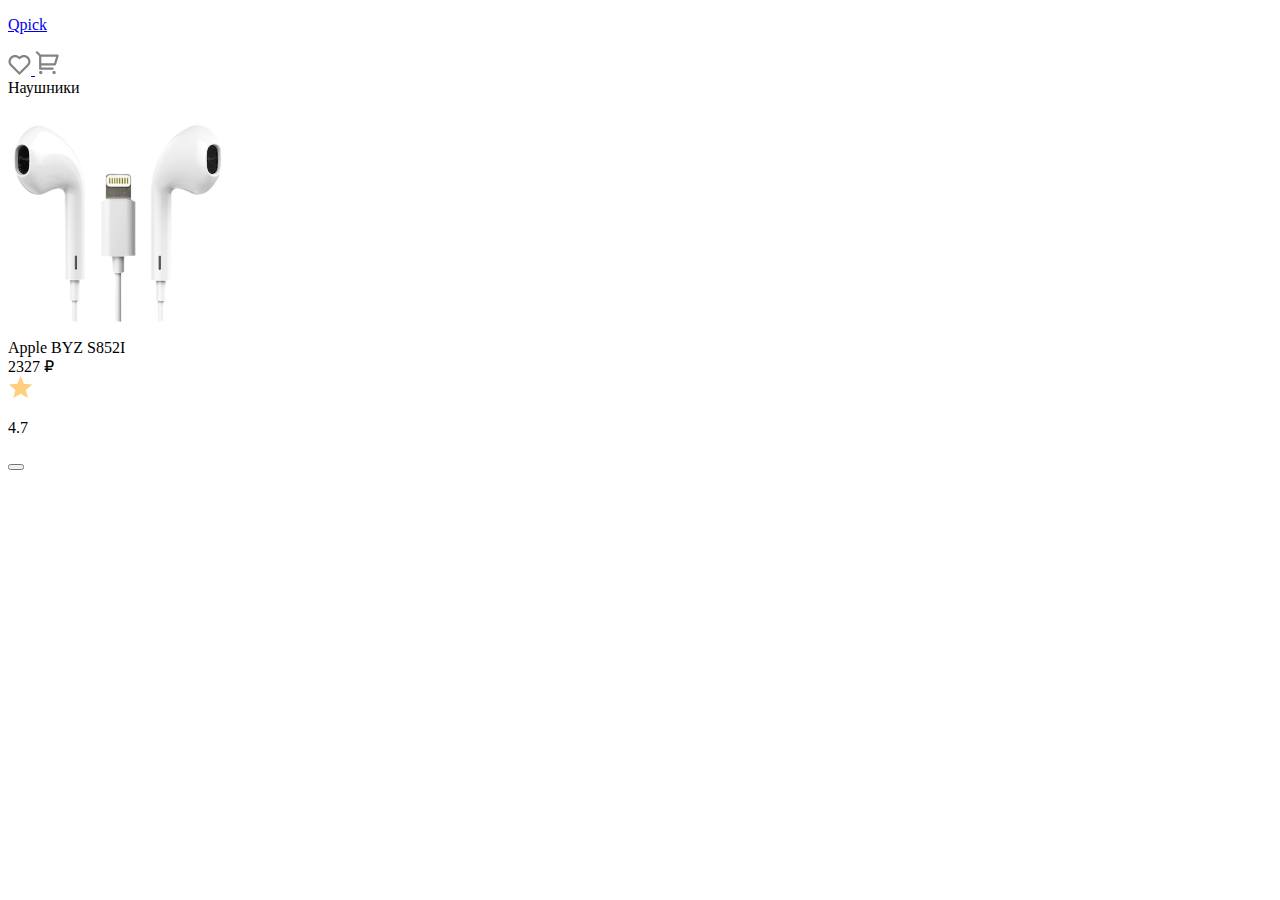
==== index.html @ 563a883d "Добавлена шапка" ====
<!DOCTYPE html>
<html lang="ru">
  <head>
    <meta charset="UTF-8" />
    <meta name="viewport" content="width=device-width, initial-scale=1.0" />
    <title>Qpick</title>
  </head>

  <body>
    <div class="header">
      <div class="container">
        <div class="header-row">
          <div class="header-left">
            <a href="#">
              <p>Qpick</p>
            </a>
          </div>

          <div class="header-right">
            <a href="#">
              <img src="images/heart.svg" alt="Избранное" />
            </a>
            <a href="#">
              <img src="images/shopping_cart.svg" alt="Корзина" />
            </a>
          </div>
        </div>
      </div>
    </div>

    <section class="products">
      <div class="container">
        <div class="products-title">Наушники</div>
        <div class="products-items">
          <div class="product-item">
            <div class="product-item-image">
              <img src="images/Image-2.png" alt="Apple BYZ S852I" />
            </div>
            <div class="product-item-info">
              <div class="product-item-name">Apple BYZ S852I</div>
              <div class="product-item-price">2327 ₽</div>
            </div>
            <div class="product-rate">
              <img src="images/star.svg" alt="оценка" />
              <p>4.7</p>
            </div>
            <button class="button product-button"></button>
          </div>
        </div>
      </div>
    </section>
  </body>
</html>
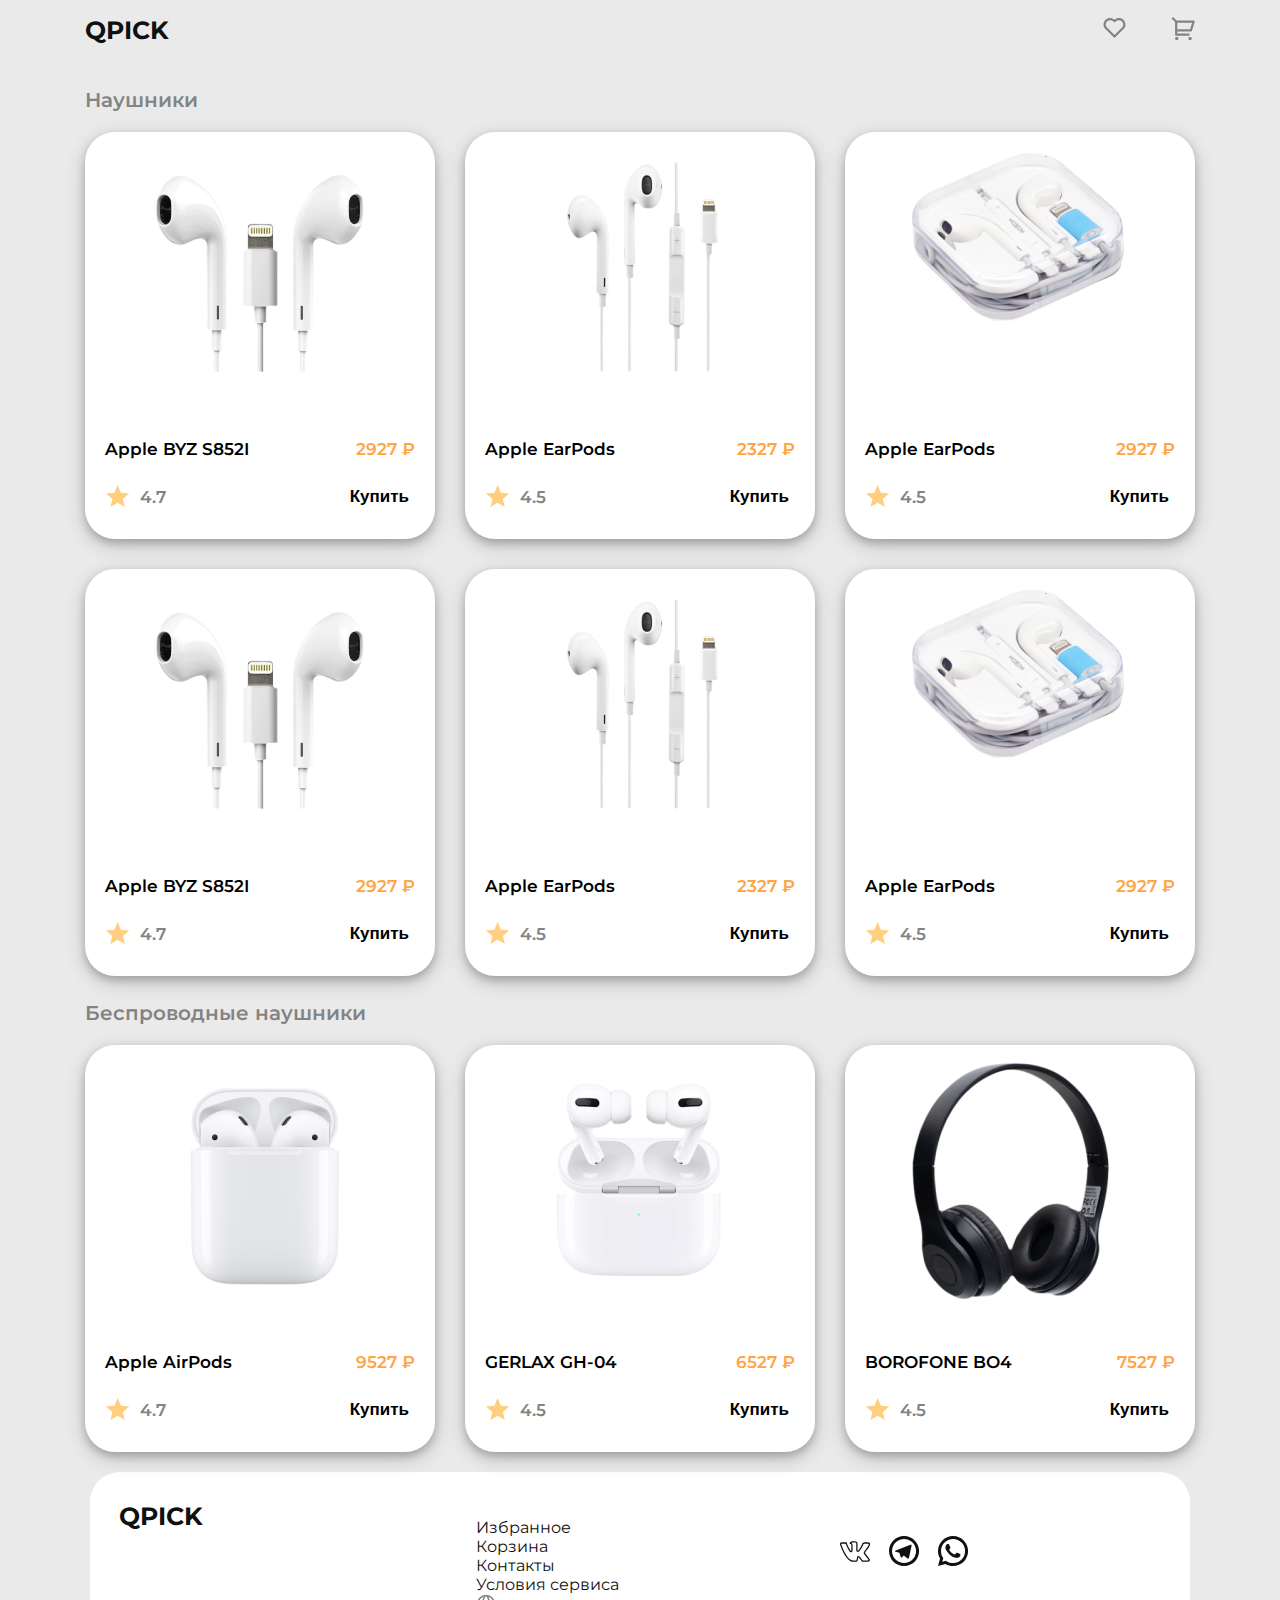
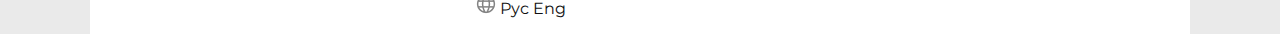
==== commit 5b0172c4: "Добавлены  блоки" ====
--- a/index.html
+++ b/index.html
@@ -3,7 +3,14 @@
   <head>
     <meta charset="UTF-8" />
     <meta name="viewport" content="width=device-width, initial-scale=1.0" />
-    <title>Qpick</title>
+    <link rel="stylesheet" href="styles.css" />
+    <link rel="preconnect" href="https://fonts.googleapis.com" />
+    <link rel="preconnect" href="https://fonts.gstatic.com" crossorigin />
+    <link
+      href="https://fonts.googleapis.com/css2?family=Montserrat:ital,wght@0,100..900;1,100..900&display=swap"
+      rel="stylesheet"
+    />
+    <title>QPICK</title>
   </head>
 
   <body>
@@ -12,7 +19,7 @@
         <div class="header-row">
           <div class="header-left">
             <a href="#">
-              <p>Qpick</p>
+              <p>QPICK</p>
             </a>
           </div>
 
@@ -38,16 +45,197 @@
             </div>
             <div class="product-item-info">
               <div class="product-item-name">Apple BYZ S852I</div>
+              <div class="product-item-price">2927 ₽</div>
+            </div>
+            <div class="product-rate">
+              <div class="rate">
+                <img src="images/star.svg" alt="оценка" />
+                <p>4.7</p>
+              </div>
+              <button class="buy-btn">Купить</button>
+            </div>
+          </div>
+          <div class="product-item">
+            <div class="product-item-image">
+              <img src="images/Image-1.png" alt="Apple EarPods" />
+            </div>
+            <div class="product-item-info">
+              <div class="product-item-name">Apple EarPods</div>
               <div class="product-item-price">2327 ₽</div>
             </div>
             <div class="product-rate">
-              <img src="images/star.svg" alt="оценка" />
-              <p>4.7</p>
-            </div>
-            <button class="button product-button"></button>
+              <div class="rate">
+                <img src="images/star.svg" alt="оценка" />
+                <p>4.5</p>
+              </div>
+              <button class="buy-btn">Купить</button>
+            </div>
+          </div>
+          <div class="product-item">
+            <div class="product-item-image">
+              <img src="images/Image.png" alt="Apple EarPods" />
+            </div>
+            <div class="product-item-info">
+              <div class="product-item-name">Apple EarPods</div>
+              <div class="product-item-price">2927 ₽</div>
+            </div>
+            <div class="product-rate">
+              <div class="rate">
+                <img src="images/star.svg" alt="оценка" />
+                <p>4.5</p>
+              </div>
+              <button class="buy-btn">Купить</button>
+            </div>
+          </div>
+          <div class="product-item">
+            <div class="product-item-image">
+              <img src="images/Image-2.png" alt="Apple BYZ S852I" />
+            </div>
+            <div class="product-item-info">
+              <div class="product-item-name">Apple BYZ S852I</div>
+              <div class="product-item-price">2927 ₽</div>
+            </div>
+            <div class="product-rate">
+              <div class="rate">
+                <img src="images/star.svg" alt="оценка" />
+                <p>4.7</p>
+              </div>
+              <button class="buy-btn">Купить</button>
+            </div>
+          </div>
+          <div class="product-item">
+            <div class="product-item-image">
+              <img src="images/Image-1.png" alt="Apple EarPods" />
+            </div>
+            <div class="product-item-info">
+              <div class="product-item-name">Apple EarPods</div>
+              <div class="product-item-price">2327 ₽</div>
+            </div>
+            <div class="product-rate">
+              <div class="rate">
+                <img src="images/star.svg" alt="оценка" />
+                <p>4.5</p>
+              </div>
+              <button class="buy-btn">Купить</button>
+            </div>
+          </div>
+          <div class="product-item">
+            <div class="product-item-image">
+              <img src="images/Image.png" alt="Apple EarPods" />
+            </div>
+            <div class="product-item-info">
+              <div class="product-item-name">Apple EarPods</div>
+              <div class="product-item-price">2927 ₽</div>
+            </div>
+            <div class="product-rate">
+              <div class="rate">
+                <img src="images/star.svg" alt="оценка" />
+                <p>4.5</p>
+              </div>
+              <button class="buy-btn">Купить</button>
+            </div>
+          </div>
+        </div>
+
+        <div class="products-title">Беспроводные наушники</div>
+        <div class="products-items">
+          <div class="product-item">
+            <div class="product-item-image">
+              <img src="images/Image-5.png" alt="Apple AirPods" />
+            </div>
+            <div class="product-item-info">
+              <div class="product-item-name">Apple AirPods</div>
+              <div class="product-item-price">9527 ₽</div>
+            </div>
+            <div class="product-rate">
+              <div class="rate">
+                <img src="images/star.svg" alt="оценка" />
+                <p>4.7</p>
+              </div>
+              <button class="buy-btn">Купить</button>
+            </div>
+          </div>
+          <div class="product-item">
+            <div class="product-item-image">
+              <img src="images/Image-4.png" alt="GERLAX GH-04" />
+            </div>
+            <div class="product-item-info">
+              <div class="product-item-name">GERLAX GH-04</div>
+              <div class="product-item-price">6527 ₽</div>
+            </div>
+            <div class="product-rate">
+              <div class="rate">
+                <img src="images/star.svg" alt="оценка" />
+                <p>4.5</p>
+              </div>
+              <button class="buy-btn">Купить</button>
+            </div>
+          </div>
+          <div class="product-item">
+            <div class="product-item-image">
+              <img src="images/Image-3.png" alt="BOROFONE BO4" />
+            </div>
+            <div class="product-item-info">
+              <div class="product-item-name">BOROFONE BO4</div>
+              <div class="product-item-price">7527 ₽</div>
+            </div>
+            <div class="product-rate">
+              <div class="rate">
+                <img src="images/star.svg" alt="оценка" />
+                <p>4.5</p>
+              </div>
+              <button class="buy-btn">Купить</button>
+            </div>
           </div>
         </div>
       </div>
     </section>
+
+    <footer class="footer">
+      <div class="container">
+        <div class="footer-row">
+          <div class="footer-left">
+            <a href="#">
+              <p>QPICK</p>
+            </a>
+          </div>
+          <div class="footer-center">
+            <nav class="menu">
+              <ul class="menu-list">
+                <li class="menu-item">
+                  <a href="#">Избранное</a>
+                </li>
+                <li class="menu-item">
+                  <a href="#">Корзина</a>
+                </li>
+                <li class="menu-item">
+                  <a href="#">Контакты</a>
+                </li>
+                <li class="menu-item">
+                  <a href="#">Условия сервиса</a>
+                </li>
+                <li class="menu-item">
+                  <img src="/images/RU.png" alt="Язык" />
+                  <a href="#">Рус</a
+                  ><!--Не уверен что выбор языка сайта выполняется ссылками: мы же не на новый сайт переходим-->
+                  <a href="#">Eng</a>
+                </li>
+              </ul>
+            </nav>
+          </div>
+          <div class="footer-right">
+            <a href="#">
+              <img src="images/VK.svg" alt="VK" />
+            </a>
+            <a href="#">
+              <img src="images/Telegram.svg" alt="Telegram" />
+            </a>
+            <a href="#">
+              <img src="images/Whatsapp.svg" alt="Whatsapp" />
+            </a>
+          </div>
+        </div>
+      </div>
+    </footer>
   </body>
 </html>
--- a/styles.css
+++ b/styles.css
@@ -0,0 +1,121 @@
+body {
+  background-color: #eaeaea;
+  font-family: "Montserrat", sans-serif;
+  margin: 0;
+  padding: 0;
+}
+p {
+  margin: 0;
+}
+a {
+  text-decoration: none;
+  color: #101010;
+}
+.container {
+  max-width: 1110px;
+  margin: 0 auto;
+  padding: 0;
+}
+.header-row {
+  display: flex;
+  align-items: center;
+  margin: 15px 0 43px;
+}
+.header-left a {
+  font-weight: bold;
+  font-size: 25px;
+}
+.header-right {
+  display: flex;
+  margin: 0 0 0 auto;
+  column-gap: 45px;
+  align-items: center;
+}
+.products-title {
+  color: #838383;
+  font-size: 20px;
+  font-weight: 600;
+  margin-top: 25px;
+}
+.products-items {
+  margin-top: 20px;
+  display: grid;
+  grid-template-columns: repeat(3, 350px);
+  gap: 30px;
+}
+.product-item {
+  padding: 15px auto 32px;
+  font-weight: 600;
+  font-size: 17px;
+  height: 407px;
+  width: 350px;
+  background-color: white;
+  box-shadow: 0 4px 8px 0 rgba(0, 0, 0, 0.2), 0 6px 20px 0 rgba(0, 0, 0, 0.19);
+  border-radius: 30px;
+  align-items: center;
+}
+.product-item-info {
+  display: flex;
+  justify-content: space-between;
+  margin: 0 auto;
+  max-width: 310px;
+}
+.product-item-price {
+  color: #ffa542;
+}
+.product-rate {
+  display: flex;
+  justify-content: space-between;
+  margin: 25px auto 0;
+  max-width: 310px;
+  color: #838383;
+}
+.rate {
+  display: flex;
+  column-gap: 10px;
+  align-items: center;
+}
+.rate img {
+  width: 25px;
+  height: 25px;
+}
+.buy-btn {
+  background: transparent;
+  border: none;
+  font-size: 17px;
+  font-weight: 600;
+}
+.product-item-image {
+  padding: 15px 65px 55px 65px;
+  width: 220px;
+  height: 237px;
+}
+/* Здесь можно наверно (даже нужно) наследовать свойства из других классов
+но в CSS это не предусмотрено, я хз как */
+.footer {
+  background-color: white;
+  max-width: 1100px;
+  margin: 20px auto 0;
+  border-radius: 30px 30px 0 0;
+}
+.footer-row {
+  display: flex;
+  margin: 0 auto;
+}
+.footer-right {
+  display: flex;
+  align-items: center;
+  margin: 0 auto;
+  column-gap: 18px;
+}
+.footer-left {
+  font-weight: bold;
+  font-size: 25px;
+  margin: 29px 233px 90px 29px;
+}
+.footer-center {
+  margin: 30px 0 0 0;
+}
+.menu-list {
+  list-style-type: none;
+}
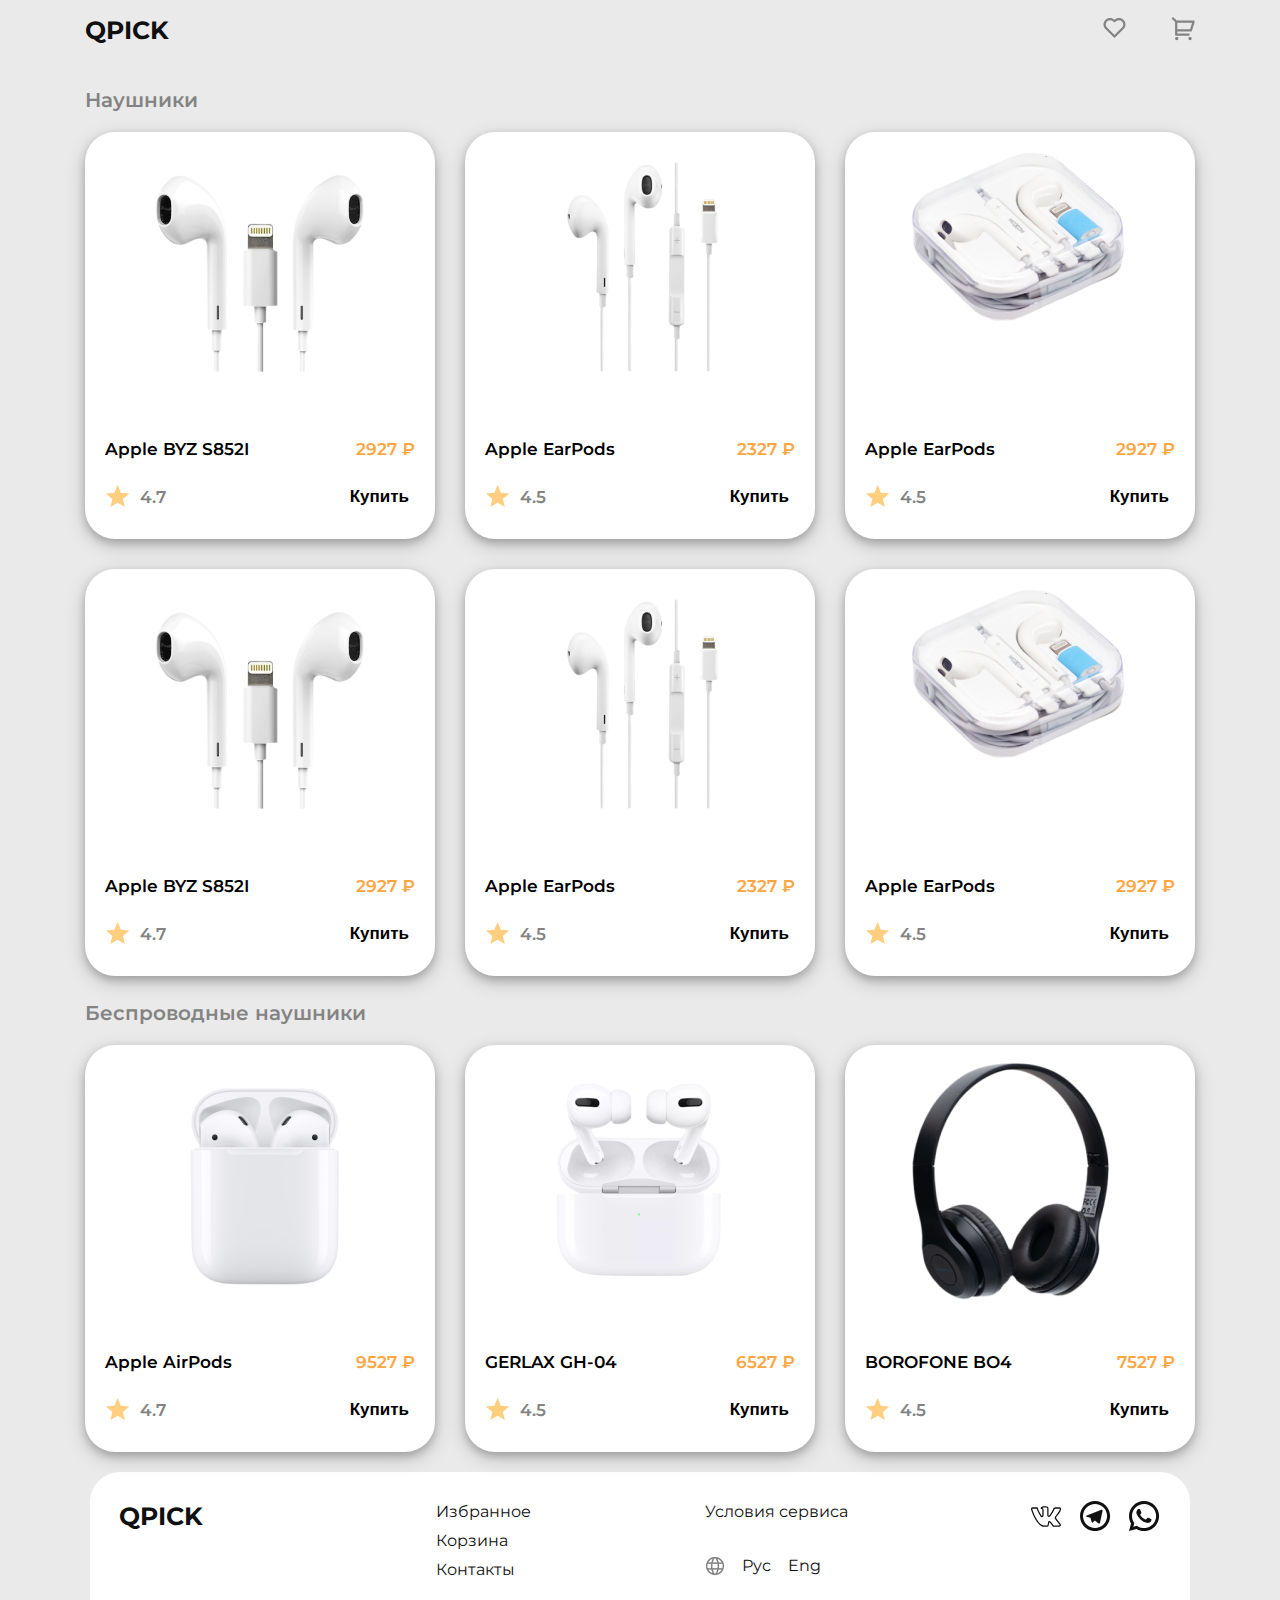
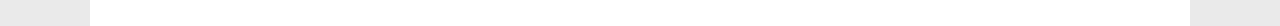
==== commit 5ca9f8d5: "Допилен футер" ====
--- a/index.html
+++ b/index.html
@@ -34,7 +34,11 @@
         </div>
       </div>
     </div>
-
+    <!--  1. По заданию названия, цены и оценка должна храниться в виде констант,
+          но храниться где? в файле js? и тогда на этих местах должны быть ссылки на эти консты.
+          2. Нельзя ли как-то один раз прописать блок с товаром, а потом просто на него ссылаться или типо того? 
+          просто дублировать так вот каждый раз это какой-то кал. Хотя я почекал как аналогичная тема сделана,
+          например, у Apple - там так же копируют каждый раз-->
     <section class="products">
       <div class="container">
         <div class="products-title">Наушники</div>
@@ -43,6 +47,7 @@
             <div class="product-item-image">
               <img src="images/Image-2.png" alt="Apple BYZ S852I" />
             </div>
+
             <div class="product-item-info">
               <div class="product-item-name">Apple BYZ S852I</div>
               <div class="product-item-price">2927 ₽</div>
@@ -200,7 +205,7 @@
             </a>
           </div>
           <div class="footer-center">
-            <nav class="menu">
+            <nav class="menu-left">
               <ul class="menu-list">
                 <li class="menu-item">
                   <a href="#">Избранное</a>
@@ -211,10 +216,14 @@
                 <li class="menu-item">
                   <a href="#">Контакты</a>
                 </li>
+              </ul>
+            </nav>
+            <nav class="menu-right">
+              <ul class="menu-list">
                 <li class="menu-item">
                   <a href="#">Условия сервиса</a>
                 </li>
-                <li class="menu-item">
+                <li class="menu-lang">
                   <img src="/images/RU.png" alt="Язык" />
                   <a href="#">Рус</a
                   ><!--Не уверен что выбор языка сайта выполняется ссылками: мы же не на новый сайт переходим-->
--- a/styles.css
+++ b/styles.css
@@ -6,6 +6,10 @@
 }
 p {
   margin: 0;
+}
+ul {
+  margin: 0;
+  padding: 0;
 }
 a {
   text-decoration: none;
@@ -16,6 +20,8 @@
   margin: 0 auto;
   padding: 0;
 }
+
+/* Header START */
 .header-row {
   display: flex;
   align-items: center;
@@ -31,6 +37,8 @@
   column-gap: 45px;
   align-items: center;
 }
+/* Header END */
+/* Main START */
 .products-title {
   color: #838383;
   font-size: 20px;
@@ -90,8 +98,11 @@
   width: 220px;
   height: 237px;
 }
+/* Main END */
+
 /* Здесь можно наверно (даже нужно) наследовать свойства из других классов
-но в CSS это не предусмотрено, я хз как */
+но в CSS это не предусмотрено, скорее всего с помощью scss */
+/* Footer START */
 .footer {
   background-color: white;
   max-width: 1100px;
@@ -100,12 +111,11 @@
 }
 .footer-row {
   display: flex;
-  margin: 0 auto;
 }
 .footer-right {
   display: flex;
   align-items: center;
-  margin: 0 auto;
+  margin: 29px 27px 90px 183px;
   column-gap: 18px;
 }
 .footer-left {
@@ -115,7 +125,18 @@
 }
 .footer-center {
   margin: 30px 0 0 0;
+  display: flex;
 }
 .menu-list {
+  display: grid;
   list-style-type: none;
+  gap: 10px;
 }
+.menu-right {
+  margin-left: 174px;
+}
+.menu-lang {
+  margin-top: 25px;
+  display: flex;
+  column-gap: 17px;
+}
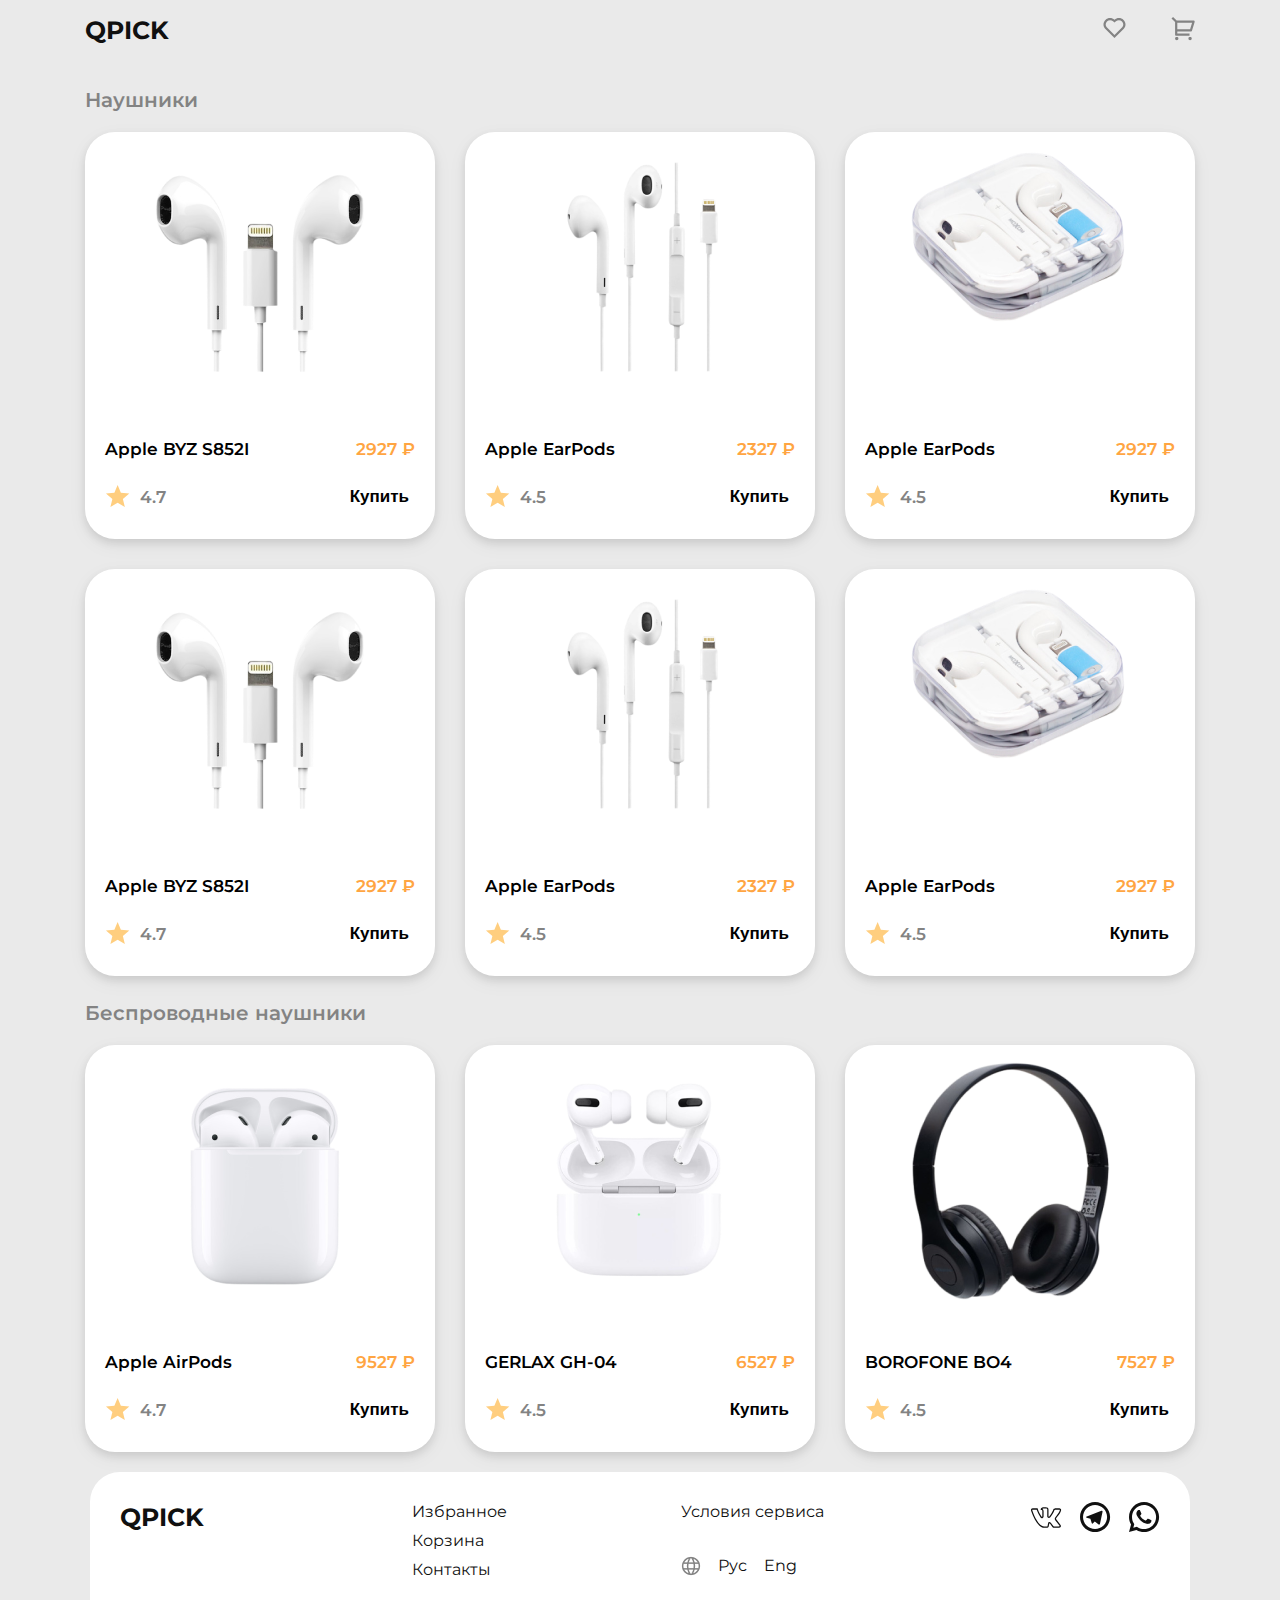
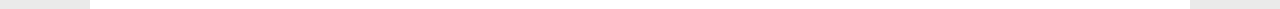
==== commit 7c35632d: "." ====
--- a/index.html
+++ b/index.html
@@ -199,12 +199,12 @@
     <footer class="footer">
       <div class="container">
         <div class="footer-row">
-          <div class="footer-left">
+          <div class="footer-logo">
             <a href="#">
               <p>QPICK</p>
             </a>
           </div>
-          <div class="footer-center">
+          <div class="footer-nav">
             <nav class="menu-left">
               <ul class="menu-list">
                 <li class="menu-item">
@@ -232,7 +232,7 @@
               </ul>
             </nav>
           </div>
-          <div class="footer-right">
+          <div class="footer-social">
             <a href="#">
               <img src="images/VK.svg" alt="VK" />
             </a>
--- a/styles.css
+++ b/styles.css
@@ -14,6 +14,10 @@
 a {
   text-decoration: none;
   color: #101010;
+}
+
+a:hover {
+  opacity: 50%;
 }
 .container {
   max-width: 1110px;
@@ -58,7 +62,7 @@
   height: 407px;
   width: 350px;
   background-color: white;
-  box-shadow: 0 4px 8px 0 rgba(0, 0, 0, 0.2), 0 6px 20px 0 rgba(0, 0, 0, 0.19);
+  box-shadow: 0 4px 8px 0 rgba(0, 0, 0, 0.1), 0 6px 20px 0 rgba(0, 0, 0, 0.05);
   border-radius: 30px;
   align-items: center;
 }
@@ -87,6 +91,9 @@
   width: 25px;
   height: 25px;
 }
+.buy-btn:hover {
+  opacity: 50%;
+}
 .buy-btn {
   background: transparent;
   border: none;
@@ -111,20 +118,21 @@
 }
 .footer-row {
   display: flex;
+  justify-content: space-between;
+  padding: 30px;
 }
-.footer-right {
+.footer-social {
   display: flex;
   align-items: center;
-  margin: 29px 27px 90px 183px;
   column-gap: 18px;
+  max-height: 35px;
 }
-.footer-left {
+.footer-logo {
   font-weight: bold;
   font-size: 25px;
-  margin: 29px 233px 90px 29px;
 }
-.footer-center {
-  margin: 30px 0 0 0;
+.footer-nav {
+  margin: 0;
   display: flex;
 }
 .menu-list {
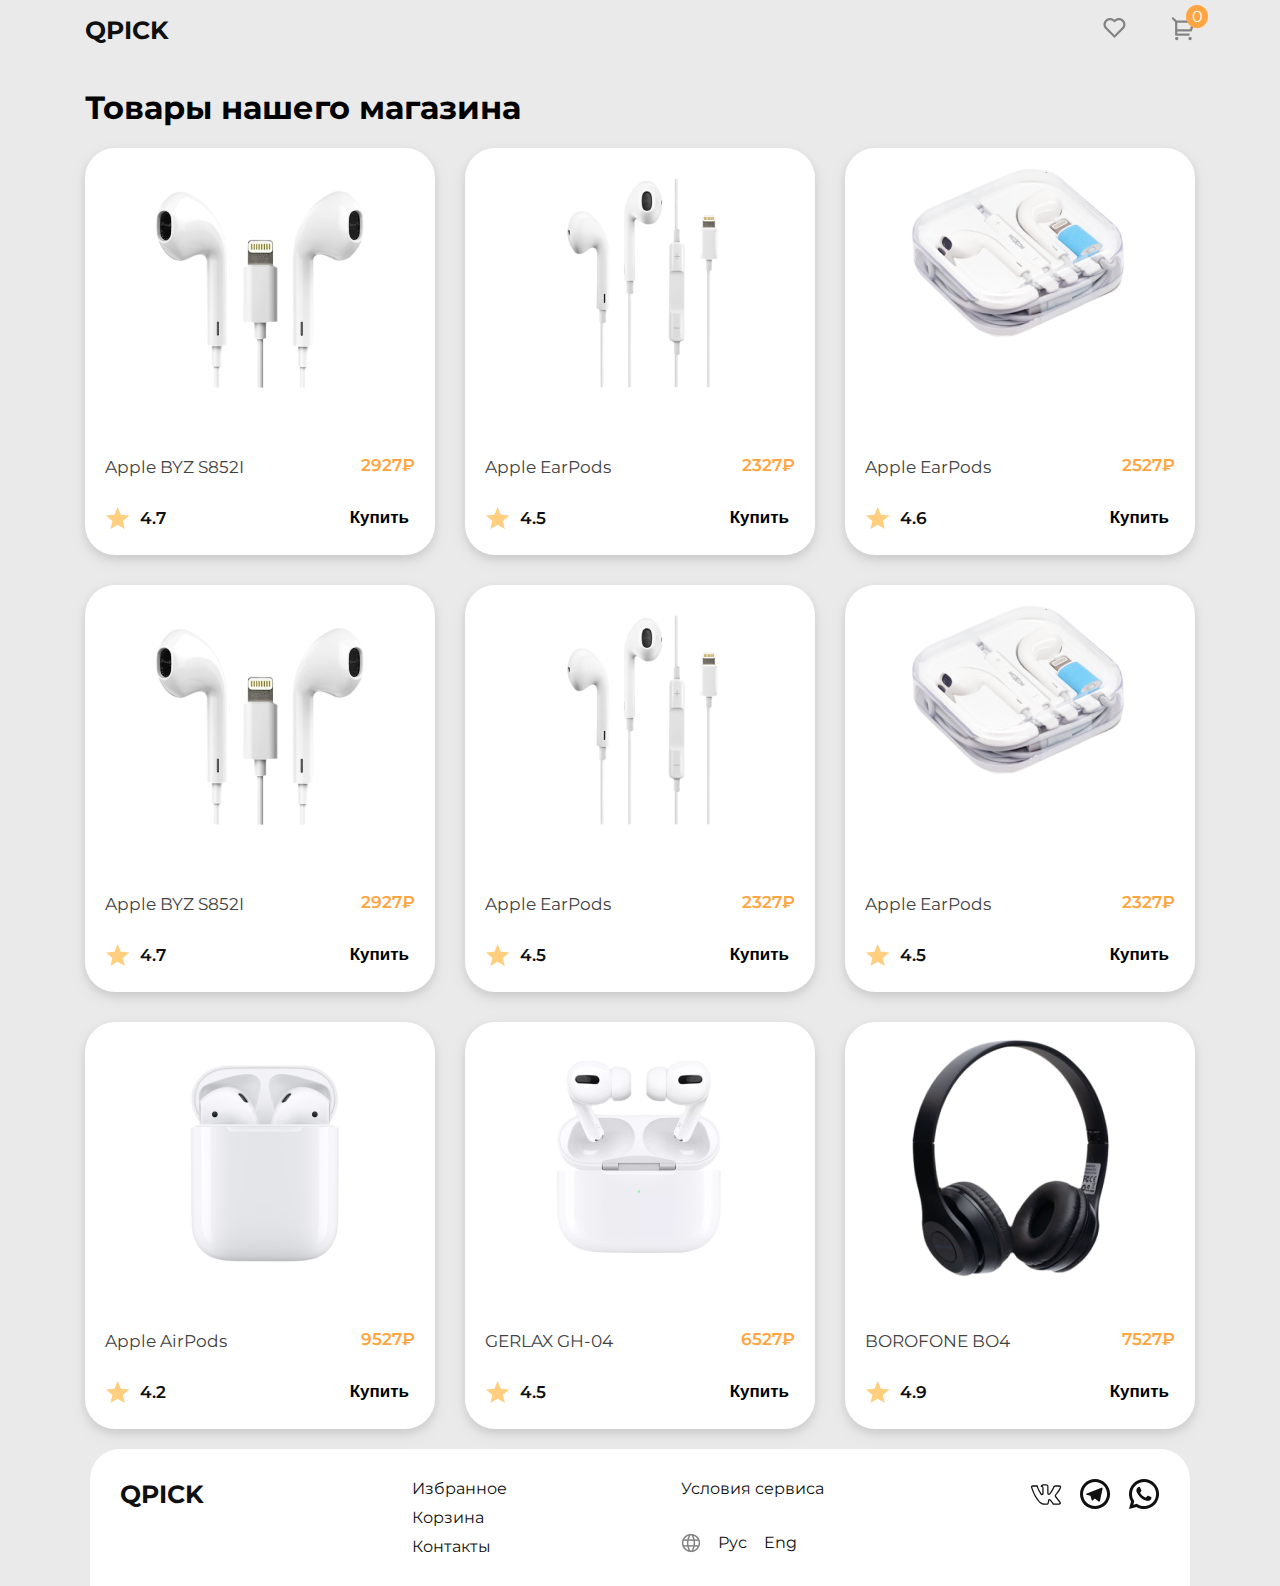
==== commit f5307e69: "почти рабочая корзина" ====
--- a/index.html
+++ b/index.html
@@ -3,13 +3,14 @@
   <head>
     <meta charset="UTF-8" />
     <meta name="viewport" content="width=device-width, initial-scale=1.0" />
-    <link rel="stylesheet" href="styles.css" />
+    <link rel="stylesheet" href="/style/styles.css" />
     <link rel="preconnect" href="https://fonts.googleapis.com" />
     <link rel="preconnect" href="https://fonts.gstatic.com" crossorigin />
     <link
       href="https://fonts.googleapis.com/css2?family=Montserrat:ital,wght@0,100..900;1,100..900&display=swap"
       rel="stylesheet"
     />
+    <script src="/js/index.js" type="module" defer></script>
     <title>QPICK</title>
   </head>
 
@@ -18,7 +19,7 @@
       <div class="container">
         <div class="header-row">
           <div class="header-left">
-            <a href="#">
+            <a href="/index.html">
               <p>QPICK</p>
             </a>
           </div>
@@ -27,19 +28,29 @@
             <a href="#">
               <img src="images/heart.svg" alt="Избранное" />
             </a>
-            <a href="#">
+            <a href="/basket.html">
               <img src="images/shopping_cart.svg" alt="Корзина" />
+              <div class="basket__inner">
+                <span class="basket__count">0</span>
+              </div>
             </a>
           </div>
         </div>
       </div>
     </div>
+
     <!--  1. По заданию названия, цены и оценка должна храниться в виде констант,
           но храниться где? в файле js? и тогда на этих местах должны быть ссылки на эти консты.
           2. Нельзя ли как-то один раз прописать блок с товаром, а потом просто на него ссылаться или типо того? 
           просто дублировать так вот каждый раз это какой-то кал. Хотя я почекал как аналогичная тема сделана,
           например, у Apple - там так же копируют каждый раз-->
-    <section class="products">
+
+    <div class="container">
+      <h1>Товары нашего магазина</h1>
+      <div class="cards"></div>
+    </div>
+
+    <!--<section class="products">
       <div class="container">
         <div class="products-title">Наушники</div>
         <div class="products-items">
@@ -194,7 +205,7 @@
           </div>
         </div>
       </div>
-    </section>
+    </section>-->
 
     <footer class="footer">
       <div class="container">
--- a/style/styles.css
+++ b/style/styles.css
@@ -0,0 +1,287 @@
+body {
+  background-color: #eaeaea;
+  font-family: "Montserrat", sans-serif;
+  margin: 0;
+  padding: 0;
+
+  min-height: calc(100vh - 149px);
+}
+p {
+  margin: 0;
+}
+ul {
+  margin: 0;
+  padding: 0;
+}
+a {
+  text-decoration: none;
+  color: #101010;
+}
+
+a:hover {
+  opacity: 50%;
+}
+.container {
+  max-width: 1110px;
+  margin: 0 auto;
+  padding: 0;
+}
+
+/*TEST*/
+.cards {
+  margin-top: 20px;
+  display: grid;
+  grid-template-columns: repeat(3, 350px);
+  gap: 30px;
+}
+/* .card {
+  padding: 15px auto 32px;
+  font-weight: 600;
+  font-size: 17px;
+  height: 407px;
+  width: 350px;
+  background-color: white;
+  box-shadow: 0 4px 8px 0 rgba(0, 0, 0, 0.1), 0 6px 20px 0 rgba(0, 0, 0, 0.05);
+  border-radius: 30px;
+  align-items: center;
+}
+
+.card__image {
+  padding: 15px 65px 55px 65px;
+  width: 220px;
+  height: 237px;
+}
+
+.card__label {
+  padding: 4px 8px;
+  position: absolute;
+  bottom: 10px;
+  left: 10px;
+  background: #ff6633;
+  border-radius: 4px;
+  font-weight: 400;
+  font-size: 16px;
+  color: #fff;
+}
+
+.card__bottom {
+  display: flex;
+  flex-direction: column;
+  flex: 1 0 auto;
+  padding: 10px;
+}
+
+.card__prices {
+  display: flex;
+  margin-bottom: 10px;
+  flex: 0 0 50%;
+}
+
+.card__price--common {
+  font-weight: 400;
+  font-size: 17px;
+  color: #606060;
+  display: flex;
+  flex-wrap: wrap-reverse;
+  justify-content: flex-end;
+}
+
+.card__price--common::before {
+  content: "Обычная";
+  font-weight: 400;
+  font-size: 13px;
+  color: #bfbfbf;
+}
+*/
+.product-item-name {
+  display: block;
+  font-weight: 400;
+  font-size: 17px;
+  line-height: 150%;
+  color: #414141;
+}
+/*
+.card__title:hover {
+  color: #ff6633;
+}
+
+.card__add {
+  display: block;
+  width: 100%;
+  font-weight: 400;
+  font-size: 17px;
+  color: #70c05b;
+  padding: 10px;
+  text-align: center;
+  border: 1px solid #70c05b;
+  border-radius: 4px;
+  cursor: pointer;
+  transition: 0.2s;
+  margin-top: auto;
+}
+
+.card__add:hover,
+.card__add.active {
+  border: 1px solid #ff6633;
+  background-color: #ff6633;
+  color: #fff;
+}
+
+.show-cards {
+  padding: 20px;
+  margin-bottom: 20px;
+  color: white;
+  background-color: #606060;
+  border: none;
+  border-radius: 5px;
+  font-size: 15px;
+}
+
+.show-cards:hover {
+  transform: scale(1.05);
+  cursor: pointer;
+} */
+.basket {
+  position: absolute;
+  top: 20px;
+  right: 20px;
+}
+
+.basket__inner {
+  position: relative;
+}
+
+.basket__count {
+  position: absolute;
+  top: -40px;
+  right: -13px;
+  border-radius: 50%;
+  background-color: #ffa542;
+  color: white;
+  padding: 2px;
+  text-align: center;
+  min-width: 18px;
+}
+/* Header START */
+.header-row {
+  display: flex;
+  align-items: center;
+  margin: 15px 0 43px;
+}
+.header-left a {
+  font-weight: bold;
+  font-size: 25px;
+}
+.header-right {
+  display: flex;
+  margin: 0 0 0 auto;
+  column-gap: 45px;
+  align-items: center;
+}
+/* Header END */
+
+/* Main START */
+.products-title {
+  color: #838383;
+  font-size: 20px;
+  font-weight: 600;
+  margin-top: 25px;
+}
+.products-items {
+  margin-top: 20px;
+  display: grid;
+  grid-template-columns: repeat(3, 350px);
+  gap: 30px;
+}
+.product-item {
+  font-weight: 600;
+  font-size: 17px;
+  height: 407px;
+  width: 350px;
+  background-color: white;
+  box-shadow: 0 4px 8px 0 rgba(0, 0, 0, 0.1), 0 6px 20px 0 rgba(0, 0, 0, 0.05);
+  border-radius: 30px;
+  align-items: center;
+}
+.product-item-info {
+  display: flex;
+  justify-content: space-between;
+  margin: 0 auto;
+  max-width: 310px;
+}
+.product-item-price {
+  color: #ffa542;
+}
+.product-rate {
+  display: flex;
+  justify-content: space-between;
+  margin: 25px auto 0;
+  max-width: 310px;
+  color: #838383;
+}
+.rate {
+  display: flex;
+  column-gap: 10px;
+  align-items: center;
+}
+.rate img {
+  width: 25px;
+  height: 25px;
+}
+.buy-btn:hover {
+  opacity: 50%;
+}
+.buy-btn {
+  background: transparent;
+  border: none;
+  font-size: 17px;
+  font-weight: 600;
+}
+.product-item-image {
+  padding: 15px 65px 55px 65px;
+  width: 220px;
+  height: 237px;
+}
+/* Main END */
+
+/* Здесь можно наверно (даже нужно) наследовать свойства из других классов
+но в CSS это не предусмотрено, скорее всего с помощью scss */
+/* Footer START */
+.footer {
+  background-color: white;
+  max-width: 1100px;
+  margin: 20px auto 0;
+  border-radius: 30px 30px 0 0;
+}
+.footer-row {
+  display: flex;
+  justify-content: space-between;
+  padding: 30px;
+}
+.footer-social {
+  display: flex;
+  align-items: center;
+  column-gap: 18px;
+  max-height: 35px;
+}
+.footer-logo {
+  font-weight: bold;
+  font-size: 25px;
+}
+.footer-nav {
+  margin: 0;
+  display: flex;
+}
+.menu-list {
+  display: grid;
+  list-style-type: none;
+  gap: 10px;
+}
+.menu-right {
+  margin-left: 174px;
+}
+.menu-lang {
+  margin-top: 25px;
+  display: flex;
+  column-gap: 17px;
+}
